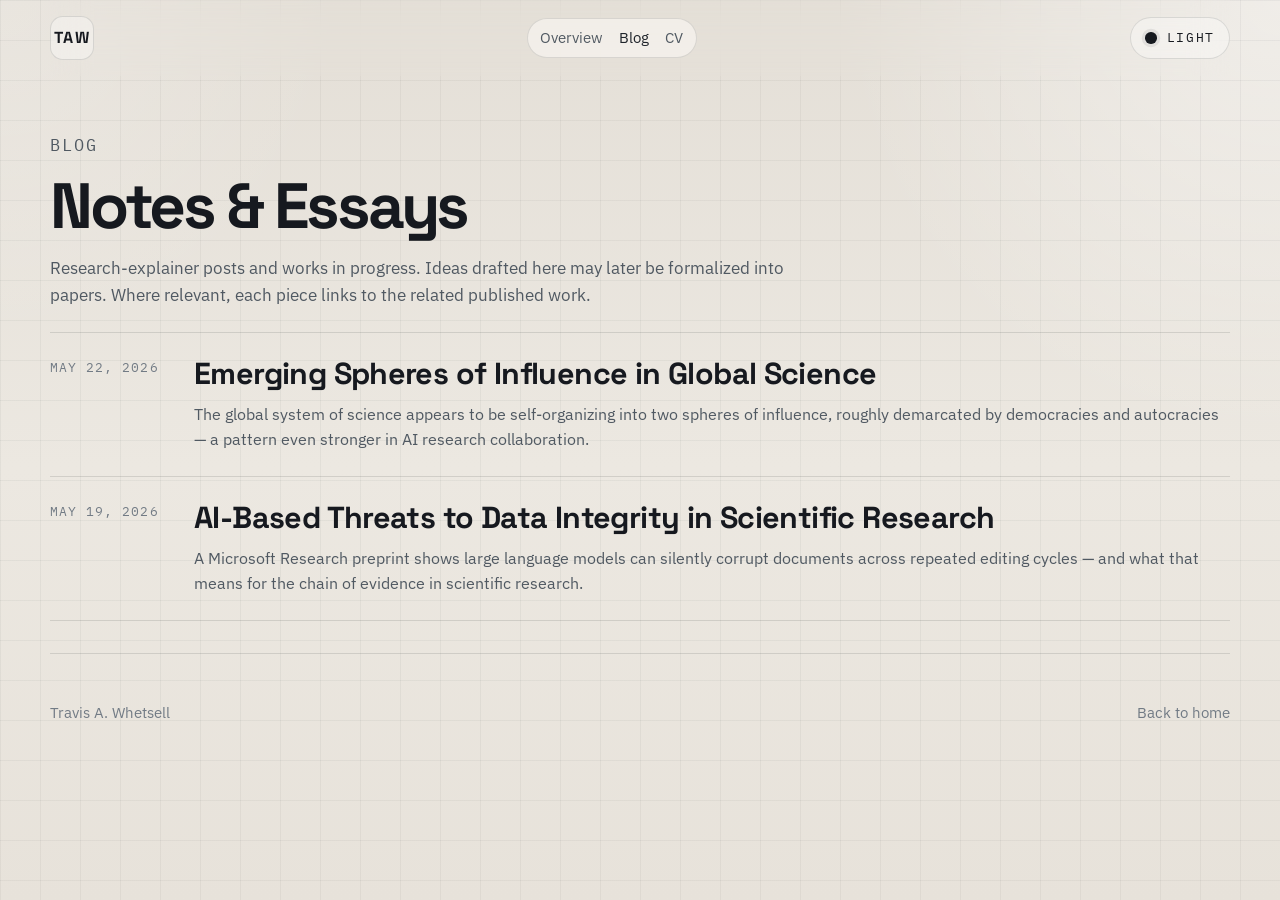
==== blog/index.html @ aeb36cd4 "Add blog, CV page, build script; update metrics" ====
<!doctype html>
<html lang="en" data-theme="light">
<head>
  <meta charset="utf-8">
  <meta name="viewport" content="width=device-width, initial-scale=1">
  <title>Blog — Travis A. Whetsell</title>
  <meta
    name="description"
    content="Essays and research notes by Travis A. Whetsell on public administration, science policy, and network analysis."
  >
  <script>
    (() => {
      try {
        const savedTheme = localStorage.getItem("theme");
        const theme = savedTheme === "dark" ? "dark" : "light";
        document.documentElement.dataset.theme = theme;
      } catch {
        document.documentElement.dataset.theme = "light";
      }
    })();
  </script>
  <meta name="theme-color" content="#ece8e1">
  <link rel="preconnect" href="https://fonts.googleapis.com">
  <link rel="preconnect" href="https://fonts.gstatic.com" crossorigin>
  <link
    href="https://fonts.googleapis.com/css2?family=IBM+Plex+Mono:wght@400;500&amp;family=IBM+Plex+Sans:wght@400;500;600&amp;family=Space+Grotesk:wght@500;700&amp;display=swap"
    rel="stylesheet"
  >
  <link rel="stylesheet" href="../styles.css">
</head>
<body>
  <div class="page-shell">
    <header class="site-header">
      <a class="site-mark" href="../index.html#top" aria-label="Go to home">TAW</a>
      <nav class="site-nav" aria-label="Primary">
        <a href="../index.html">Overview</a>
        <a href="./" aria-current="page">Blog</a>
        <a href="../cv/">CV</a>
      </nav>
      <div class="header-actions">
        <button
          class="theme-toggle"
          id="theme-toggle"
          type="button"
          role="switch"
          aria-checked="true"
          aria-label="Switch to dark mode"
        >
          <span class="theme-toggle-indicator" aria-hidden="true"></span>
          <span class="theme-toggle-label" id="theme-toggle-label">Light</span>
        </button>
      </div>
    </header>

    <main class="blog-main" id="top">
      <section class="blog-intro">
        <p class="eyebrow">Blog</p>
        <h1>Notes &amp; Essays</h1>
        <p>
          Research-explainer posts and works in progress. Ideas drafted here may later be
          formalized into papers. Where relevant, each piece links to the related published work.
        </p>
      </section>

      <ul class="post-list">
        <!-- POSTS:START (auto-generated by build.py — do not edit by hand) -->
        <li class="post-list-item">
          <a class="post-link" href="spheres-of-influence.html">
            <time class="post-date" datetime="2026-05-22">May 22, 2026</time>
            <div>
              <h2 class="post-list-title">Emerging Spheres of Influence in Global Science</h2>
              <p class="post-excerpt">
                The global system of science appears to be self-organizing into two spheres of influence, roughly demarcated by democracies and autocracies — a pattern even stronger in AI research collaboration.
              </p>
            </div>
          </a>
        </li>
        <li class="post-list-item">
          <a class="post-link" href="ai-data-integrity.html">
            <time class="post-date" datetime="2026-05-19">May 19, 2026</time>
            <div>
              <h2 class="post-list-title">AI-Based Threats to Data Integrity in Scientific Research</h2>
              <p class="post-excerpt">
                A Microsoft Research preprint shows large language models can silently corrupt documents across repeated editing cycles — and what that means for the chain of evidence in scientific research.
              </p>
            </div>
          </a>
        </li>
        <!-- POSTS:END -->
      </ul>
    </main>

    <footer class="site-footer">
      <p>Travis A. Whetsell</p>
      <p><a href="../index.html#top">Back to home</a></p>
    </footer>
  </div>
  <script>
    (() => {
      const root = document.documentElement;
      const toggle = document.getElementById("theme-toggle");
      const toggleLabel = document.getElementById("theme-toggle-label");
      const themeColor = document.querySelector('meta[name="theme-color"]');
      const themeColors = {
        dark: "#0b0d10",
        light: "#ece8e1"
      };

      function getTheme() {
        return root.dataset.theme === "light" ? "light" : "dark";
      }

      function applyTheme(theme) {
        root.dataset.theme = theme;

        if (toggle) {
          const isLight = theme === "light";
          toggle.setAttribute("aria-checked", String(isLight));
          toggle.setAttribute(
            "aria-label",
            isLight ? "Switch to dark mode" : "Switch to light mode"
          );
        }

        if (toggleLabel) {
          toggleLabel.textContent = theme === "light" ? "Light" : "Dark";
        }

        if (themeColor) {
          themeColor.setAttribute("content", themeColors[theme]);
        }
      }

      applyTheme(getTheme());

      toggle?.addEventListener("click", () => {
        const nextTheme = getTheme() === "dark" ? "light" : "dark";
        applyTheme(nextTheme);

        try {
          localStorage.setItem("theme", nextTheme);
        } catch {
          // Ignore storage failures and keep the in-memory theme.
        }
      });
    })();
  </script>
</body>
</html>
---- styles.css ----
:root {
  color-scheme: dark;
  --bg-canvas: #0b0d10;
  --bg-elevated: rgba(20, 22, 25, 0.82);
  --bg-muted: rgba(26, 29, 33, 0.72);
  --bg-strong: #14171b;
  --bg-start: #060708;
  --bg-mid: #0b0d10;
  --bg-end: #090a0c;
  --bg-radial-strong: rgba(255, 255, 255, 0.07);
  --bg-radial-soft: rgba(255, 255, 255, 0.035);
  --grid-line: rgba(255, 255, 255, 0.03);
  --fg-default: #eceff3;
  --fg-muted: #a5adb8;
  --fg-subtle: #7f8791;
  --border-default: rgba(236, 239, 243, 0.12);
  --border-strong: rgba(236, 239, 243, 0.22);
  --accent: #d3d8df;
  --accent-soft: rgba(211, 216, 223, 0.12);
  --surface-top: rgba(255, 255, 255, 0.04);
  --surface-bottom: rgba(255, 255, 255, 0.015);
  --panel-top: rgba(17, 22, 29, 0.88);
  --panel-bottom: rgba(13, 17, 23, 0.92);
  --nav-bg: rgba(11, 13, 16, 0.76);
  --mark-bg: rgba(255, 255, 255, 0.03);
  --code-bg: rgba(255, 255, 255, 0.04);
  --button-ghost-bg: rgba(255, 255, 255, 0.03);
  --button-primary-border: rgba(236, 239, 243, 0.18);
  --button-primary-top: rgba(255, 255, 255, 0.09);
  --button-primary-bottom: rgba(255, 255, 255, 0.04);
  --hero-glow: rgba(255, 255, 255, 0.08);
  --portrait-frame-top: rgba(255, 255, 255, 0.08);
  --portrait-frame-bottom: rgba(255, 255, 255, 0.01);
  --portrait-overlay-top: rgba(6, 8, 11, 0.05);
  --portrait-overlay-mid: rgba(6, 8, 11, 0.28);
  --portrait-overlay-bottom: rgba(6, 8, 11, 0.55);
  --toggle-bg: rgba(255, 255, 255, 0.03);
  --toggle-indicator: #eceff3;
  --success: #3fb950;
  --shadow-soft: 0 24px 80px rgba(0, 0, 0, 0.45);
  --font-display: "Space Grotesk", sans-serif;
  --font-body: "IBM Plex Sans", sans-serif;
  --font-mono: "IBM Plex Mono", monospace;
  --page-width: 1180px;
  --content-width: 76ch;
}

html[data-theme="light"] {
  color-scheme: light;
  --bg-canvas: #ece8e1;
  --bg-elevated: rgba(244, 241, 235, 0.9);
  --bg-muted: rgba(232, 226, 217, 0.82);
  --bg-strong: #ddd7cd;
  --bg-start: #e4dfd7;
  --bg-mid: #ece8e1;
  --bg-end: #e7e2da;
  --bg-radial-strong: rgba(255, 255, 255, 0.44);
  --bg-radial-soft: rgba(255, 255, 255, 0.2);
  --grid-line: rgba(23, 26, 31, 0.045);
  --fg-default: #16191f;
  --fg-muted: #505962;
  --fg-subtle: #727b85;
  --border-default: rgba(22, 25, 31, 0.12);
  --border-strong: rgba(22, 25, 31, 0.2);
  --accent: #1f242b;
  --accent-soft: rgba(31, 36, 43, 0.08);
  --surface-top: rgba(255, 255, 255, 0.52);
  --surface-bottom: rgba(255, 255, 255, 0.22);
  --panel-top: rgba(247, 243, 237, 0.92);
  --panel-bottom: rgba(239, 234, 225, 0.96);
  --nav-bg: rgba(247, 243, 237, 0.78);
  --mark-bg: rgba(255, 255, 255, 0.34);
  --code-bg: rgba(22, 25, 31, 0.05);
  --button-ghost-bg: rgba(255, 255, 255, 0.28);
  --button-primary-border: rgba(22, 25, 31, 0.16);
  --button-primary-top: rgba(22, 25, 31, 0.08);
  --button-primary-bottom: rgba(22, 25, 31, 0.03);
  --hero-glow: rgba(255, 255, 255, 0.22);
  --portrait-frame-top: rgba(255, 255, 255, 0.38);
  --portrait-frame-bottom: rgba(255, 255, 255, 0.16);
  --portrait-overlay-top: rgba(245, 241, 235, 0.02);
  --portrait-overlay-mid: rgba(230, 224, 214, 0.06);
  --portrait-overlay-bottom: rgba(216, 209, 198, 0.16);
  --toggle-bg: rgba(255, 255, 255, 0.34);
  --toggle-indicator: #16191f;
  --shadow-soft: 0 20px 52px rgba(20, 24, 29, 0.08);
}

*,
*::before,
*::after {
  box-sizing: border-box;
}

html {
  scroll-behavior: smooth;
}

body {
  margin: 0;
  min-height: 100vh;
  font-family: var(--font-body);
  color: var(--fg-default);
  background:
    radial-gradient(circle at top right, var(--bg-radial-strong), transparent 28%),
    radial-gradient(circle at top left, var(--bg-radial-soft), transparent 22%),
    linear-gradient(180deg, var(--bg-start) 0%, var(--bg-mid) 52%, var(--bg-end) 100%);
  line-height: 1.6;
}

body::before {
  content: "";
  position: fixed;
  inset: 0;
  background-image:
    linear-gradient(var(--grid-line) 1px, transparent 1px),
    linear-gradient(90deg, var(--grid-line) 1px, transparent 1px);
  background-size: 40px 40px;
  pointer-events: none;
}

a {
  color: inherit;
  text-decoration: none;
}

code {
  padding: 0.12rem 0.35rem;
  border: 1px solid var(--border-default);
  border-radius: 0.45rem;
  background: var(--code-bg);
  font-family: var(--font-mono);
  font-size: 0.92em;
}

a:focus-visible,
button:focus-visible {
  outline: 2px solid var(--accent);
  outline-offset: 4px;
}

.page-shell {
  position: relative;
  width: min(calc(100% - 2rem), var(--page-width));
  margin: 0 auto;
  padding-bottom: 3rem;
}

.site-header {
  position: sticky;
  top: 0;
  z-index: 10;
  display: flex;
  align-items: center;
  justify-content: space-between;
  gap: 1rem;
  padding: 1rem 0;
  backdrop-filter: blur(18px);
}

.site-mark {
  display: inline-flex;
  align-items: center;
  justify-content: center;
  width: 2.75rem;
  height: 2.75rem;
  border: 1px solid var(--border-default);
  border-radius: 0.8rem;
  background: var(--mark-bg);
  font-family: var(--font-display);
  font-weight: 700;
  letter-spacing: 0.08em;
}

.site-nav {
  display: flex;
  gap: 1rem;
  align-items: center;
  padding: 0.45rem 0.8rem;
  border: 1px solid var(--border-default);
  border-radius: 999px;
  background: var(--nav-bg);
}

.site-nav a {
  color: var(--fg-muted);
  font-size: 0.92rem;
}

.site-nav a:hover {
  color: var(--fg-default);
}

/* The active page in the top nav. */
.site-nav a[aria-current="page"] {
  color: var(--accent);
}

.header-actions {
  display: flex;
  align-items: center;
  gap: 0.75rem;
}

.theme-toggle {
  display: inline-flex;
  align-items: center;
  gap: 0.65rem;
  min-height: 2.6rem;
  padding: 0.45rem 0.9rem;
  border: 1px solid var(--border-default);
  border-radius: 999px;
  background: var(--toggle-bg);
  color: var(--fg-default);
  font: inherit;
  cursor: pointer;
  transition: transform 160ms ease, border-color 160ms ease, background-color 160ms ease;
}

.theme-toggle:hover {
  transform: translateY(-1px);
  border-color: var(--border-strong);
}

.theme-toggle-indicator {
  display: inline-block;
  width: 0.72rem;
  height: 0.72rem;
  border-radius: 50%;
  background: var(--toggle-indicator);
  box-shadow: 0 0 0 0.2rem var(--accent-soft);
  flex-shrink: 0;
}

.theme-toggle-label {
  font-family: var(--font-mono);
  font-size: 0.8rem;
  letter-spacing: 0.12em;
  text-transform: uppercase;
}

.hero {
  padding: 3rem 0 1rem;
}

.eyebrow,
.kicker,
.panel-tag,
.panel-code,
.card-code,
.band-label,
.section-label span,
.list-heading p,
.impact-year {
  font-family: var(--font-mono);
  text-transform: uppercase;
  letter-spacing: 0.12em;
}

.eyebrow {
  margin: 0 0 1rem;
  color: var(--fg-subtle);
  font-size: 0.78rem;
}

.hero-grid {
  display: grid;
  grid-template-columns: minmax(0, 1.8fr) minmax(300px, 0.9fr);
  gap: 1.5rem;
  align-items: start;
}

.hero-copy,
.hero-panel,
.note-card,
.theme-card,
.surface-card,
.cta-panel {
  border: 1px solid var(--border-default);
  background: linear-gradient(180deg, var(--surface-top), var(--surface-bottom));
  box-shadow: var(--shadow-soft);
}

.hero-copy {
  position: relative;
  overflow: hidden;
  display: flex;
  flex-direction: column;
  padding: 2rem;
  border-radius: 1.5rem;
}

.hero-copy::after {
  content: "";
  position: absolute;
  inset: auto -20% -20% auto;
  width: 16rem;
  height: 16rem;
  border-radius: 50%;
  background: radial-gradient(circle, var(--hero-glow), transparent 70%);
  pointer-events: none;
}

.kicker {
  margin: 0 0 0.8rem;
  color: var(--accent);
  font-size: 0.78rem;
}

h1,
h2,
h3,
.pub-title {
  margin: 0;
  line-height: 1.06;
}

h1 {
  max-width: 12ch;
  font-family: var(--font-display);
  font-size: clamp(3.2rem, 7vw, 6.4rem);
  letter-spacing: -0.05em;
}

.hero-title {
  margin: 1.25rem 0 0;
  max-width: 38rem;
  font-size: clamp(1.15rem, 2vw, 1.5rem);
  color: var(--fg-default);
}

.hero-lede,
.section-heading p,
.note-card p {
  max-width: var(--content-width);
  color: var(--fg-muted);
  font-size: 1.04rem;
}

.hero-lede {
  margin: 1.15rem 0 0;
}

.hero-actions {
  display: flex;
  flex-wrap: wrap;
  gap: 0.9rem;
  margin-top: 1.8rem;
}

.bio-summary {
  margin-top: 1.4rem;
  padding-top: 1.3rem;
  border-top: 1px solid var(--border-default);
}

.bio-summary p {
  margin: 0;
  max-width: 62ch;
  color: var(--fg-muted);
  font-size: 0.98rem;
}

.button {
  display: inline-flex;
  align-items: center;
  justify-content: center;
  gap: 0.5rem;
  min-height: 2.9rem;
  padding: 0.75rem 1.15rem;
  border-radius: 999px;
  border: 1px solid var(--border-default);
  font-weight: 500;
  transition: transform 160ms ease, border-color 160ms ease, background-color 160ms ease;
}

.button:hover {
  transform: translateY(-1px);
  border-color: var(--border-strong);
}

.button-small {
  min-height: 2.6rem;
  padding-inline: 0.95rem;
}

.button-primary {
  border-color: var(--button-primary-border);
  background: linear-gradient(180deg, var(--button-primary-top), var(--button-primary-bottom));
}

.button-secondary,
.button-ghost {
  background: var(--button-ghost-bg);
}

.hero-panel {
  display: flex;
  flex-direction: column;
  gap: 1.15rem;
  padding: 1.4rem;
  border-radius: 1.35rem;
  background: linear-gradient(180deg, var(--panel-top), var(--panel-bottom));
}

.panel-header {
  display: flex;
  justify-content: space-between;
  gap: 0.75rem;
  padding-bottom: 1rem;
  border-bottom: 1px solid var(--border-default);
}

.panel-tag {
  color: var(--accent);
  font-size: 0.78rem;
}

.panel-code {
  color: var(--fg-subtle);
  font-size: 0.78rem;
}

.portrait-frame {
  position: relative;
  overflow: hidden;
  aspect-ratio: 1 / 1;
  border: 1px solid var(--border-default);
  border-radius: 1rem;
  background:
    radial-gradient(circle at top, var(--portrait-frame-top), transparent 45%),
    linear-gradient(180deg, var(--surface-top), var(--portrait-frame-bottom));
}

.portrait-frame::after {
  content: "";
  position: absolute;
  inset: 0;
  background:
    linear-gradient(
      180deg,
      var(--portrait-overlay-top),
      var(--portrait-overlay-mid) 68%,
      var(--portrait-overlay-bottom)
    );
  pointer-events: none;
}

.hero-portrait {
  position: absolute;
  inset: 0;
  display: block;
  width: 100%;
  height: 100%;
  object-fit: cover;
}

html[data-theme="dark"] .hero-portrait-light {
  display: none;
}

html[data-theme="light"] .hero-portrait-dark {
  display: none;
}

.hero-facts {
  display: grid;
  gap: 1rem;
  margin: 0;
}

.hero-facts dt {
  margin-bottom: 0.2rem;
  color: var(--fg-subtle);
  font-size: 0.92rem;
}

.hero-facts dd {
  margin: 0;
  color: var(--fg-default);
  font-size: 1rem;
}

.fact-bullets {
  margin: 0;
  padding-left: 1.15rem;
  color: var(--fg-default);
}

.fact-bullets li + li {
  margin-top: 0.55rem;
}

.fact-degrees li + li {
  margin-top: 0.8rem;
}

.degree-name,
.degree-institution {
  display: block;
}

.degree-institution {
  margin-top: 0.12rem;
  padding-left: 0.75rem;
  color: var(--fg-muted);
  font-size: 0.96rem;
}

.hero-bands {
  display: grid;
  grid-template-columns: repeat(3, minmax(0, 1fr));
  gap: 0.85rem;
  margin-top: 1rem;
}

.hero-bands > div {
  display: flex;
  gap: 0.9rem;
  align-items: flex-start;
  min-height: 5.2rem;
  padding: 1rem 1.1rem;
  border: 1px solid var(--border-default);
  border-radius: 1rem;
  background: rgba(255, 255, 255, 0.025);
}

.band-label {
  color: var(--fg-subtle);
  font-size: 0.82rem;
}

.band-text {
  font-size: 0.96rem;
  color: var(--fg-default);
}

.section-shell {
  display: grid;
  grid-template-columns: 11rem minmax(0, 1fr);
  gap: 1.6rem;
  padding: 2.25rem 0 0;
}

.section-label {
  padding-top: 0.2rem;
  border-top: 1px solid var(--border-default);
}

.section-label span {
  display: block;
  color: var(--accent);
  font-size: 0.82rem;
}

.section-label p {
  margin: 0.4rem 0 0;
  color: var(--fg-muted);
}

.section-body {
  display: grid;
  gap: 1.4rem;
}

.section-body-wide {
  grid-template-columns: minmax(0, 1fr);
}

.section-heading {
  display: grid;
  gap: 0.9rem;
  padding-bottom: 0.4rem;
  border-bottom: 1px solid var(--border-default);
}

h2 {
  font-family: var(--font-display);
  font-size: clamp(2rem, 4vw, 3.4rem);
  letter-spacing: -0.04em;
}

.note-card,
.theme-card,
.surface-card {
  padding: 1.35rem;
  border-radius: 1.2rem;
}

.note-card p {
  margin: 0;
}

.note-card h3 {
  margin: 0.2rem 0 0;
  font-size: 1.35rem;
}

.note-card-text {
  margin-top: 0.55rem;
  color: var(--fg-muted);
}

.external-links {
  display: grid;
  grid-template-columns: repeat(2, minmax(0, 1fr));
  gap: 0.85rem;
  margin-top: 1.15rem;
}

.external-link {
  display: grid;
  gap: 0.3rem;
  padding: 0.95rem 1rem;
  border: 1px solid var(--border-default);
  border-radius: 0.95rem;
  background: var(--button-ghost-bg);
  transition: transform 160ms ease, border-color 160ms ease, background-color 160ms ease;
}

.external-link:hover {
  transform: translateY(-1px);
  border-color: var(--border-strong);
}

.external-link-label {
  color: var(--fg-default);
  font-weight: 500;
}

.external-link-url {
  color: var(--fg-subtle);
  font-family: var(--font-mono);
  font-size: 0.78rem;
  letter-spacing: 0.08em;
  text-transform: uppercase;
}

.card-grid,
.split-grid {
  display: grid;
  gap: 1rem;
}

.card-grid {
  grid-template-columns: repeat(3, minmax(0, 1fr));
}

.split-grid {
  grid-template-columns: repeat(2, minmax(0, 1fr));
}

.card-code {
  margin: 0 0 0.8rem;
  color: var(--fg-subtle);
  font-size: 0.76rem;
}

.theme-card h3,
.surface-card h3,
.impact-item h3,
.cta-panel h3,
.list-heading h3 {
  margin-bottom: 0.6rem;
  font-size: 1.15rem;
}

.impact-link {
  text-decoration: none;
}

.impact-link:hover {
  color: var(--accent);
}

.theme-card p:last-child,
.surface-card p:last-child,
.impact-item p,
.cta-panel p,
.list-heading p {
  margin: 0;
  color: var(--fg-muted);
}

.list-block {
  display: grid;
  gap: 1rem;
}

.list-heading h3 {
  font-size: 1.35rem;
}

.publication-list,
.plain-list {
  margin: 0;
  padding: 0;
  list-style: none;
}

.publication-list {
  display: grid;
  gap: 0.95rem;
}

.publication-list li {
  display: grid;
  grid-template-columns: 4.3rem minmax(0, 1fr);
  gap: 1rem;
  padding: 1rem 0;
  border-top: 1px solid var(--border-default);
}

.pub-year {
  color: var(--fg-subtle);
  font-family: var(--font-mono);
  font-size: 0.86rem;
}

.pub-title {
  font-size: 1.03rem;
  line-height: 1.35;
}

.pub-title-link {
  display: inline-block;
}

.pub-title-link:hover .pub-title {
  color: var(--accent);
}

.pub-meta {
  margin: 0.28rem 0 0;
  color: var(--fg-muted);
}

.plain-list {
  display: grid;
  gap: 0.85rem;
}

.plain-list li {
  padding-top: 0.85rem;
  border-top: 1px solid var(--border-default);
  color: var(--fg-default);
}

.metrics-panel {
  display: grid;
  gap: 1rem;
  padding: 1.35rem;
  border: 1px solid var(--border-default);
  border-radius: 1.2rem;
  background: linear-gradient(180deg, var(--surface-top), var(--surface-bottom));
  box-shadow: var(--shadow-soft);
}

.metrics-head {
  display: flex;
  align-items: flex-end;
  justify-content: space-between;
  gap: 1rem;
  padding-bottom: 1rem;
  border-bottom: 1px solid var(--border-default);
}

.metrics-head h3 {
  margin-top: 0.25rem;
  font-size: 1.15rem;
}

.metrics-grid {
  display: grid;
  grid-template-columns: repeat(3, minmax(0, 1fr));
  gap: 0.9rem;
}

.metric-card {
  padding: 1rem 1.05rem;
  border: 1px solid var(--border-default);
  border-radius: 1rem;
  background: var(--button-ghost-bg);
}

.metric-label {
  margin: 0;
  color: var(--fg-subtle);
  font-family: var(--font-mono);
  font-size: 0.74rem;
  letter-spacing: 0.12em;
  text-transform: uppercase;
}

.metric-value {
  margin: 0.4rem 0 0;
  font-family: var(--font-display);
  font-size: clamp(2rem, 4vw, 3rem);
  letter-spacing: -0.05em;
  line-height: 0.95;
}

.impact-list {
  display: grid;
  gap: 0.9rem;
}

.impact-item {
  display: grid;
  grid-template-columns: 8rem minmax(0, 1fr);
  gap: 1rem;
  padding: 1rem 0;
  border-top: 1px solid var(--border-default);
}

.impact-year {
  color: var(--accent);
  font-size: 0.76rem;
}

.cta-panel {
  display: flex;
  align-items: center;
  justify-content: space-between;
  gap: 1.4rem;
  padding: 1.35rem;
  border-radius: 1.2rem;
}

.site-footer {
  display: flex;
  justify-content: space-between;
  gap: 1rem;
  padding-top: 2rem;
  margin-top: 2rem;
  border-top: 1px solid var(--border-default);
  color: var(--fg-subtle);
  font-size: 0.92rem;
}

/* CV page */
.cv-main {
  padding-top: 1rem;
}

.cv-head {
  display: flex;
  align-items: flex-end;
  justify-content: space-between;
  gap: 1rem;
  padding: 2rem 0 1.2rem;
  margin-bottom: 1.4rem;
  border-bottom: 1px solid var(--border-default);
}

.cv-head h1 {
  font-family: var(--font-display);
  font-size: clamp(2rem, 4vw, 3.2rem);
  letter-spacing: -0.04em;
}

.cv-frame {
  width: 100%;
  height: calc(100vh - 230px);
  min-height: 560px;
  border: 1px solid var(--border-default);
  border-radius: 1rem;
  /* The CV PDF has a white page; keep it framed cleanly in dark mode too. */
  background: #fff;
}

.cv-fallback {
  margin: 0.85rem 0 0;
  color: var(--fg-subtle);
  font-size: 0.9rem;
}

.cv-fallback a {
  color: var(--accent);
  text-decoration: underline;
  text-underline-offset: 0.18em;
}

/* Blog */
.blog-main {
  padding-top: 1rem;
}

.blog-intro {
  display: grid;
  gap: 0.9rem;
  padding: 2.5rem 0 1.5rem;
  border-bottom: 1px solid var(--border-default);
}

.blog-intro h1 {
  max-width: 18ch;
  font-size: clamp(2.4rem, 5vw, 4rem);
}

.blog-intro p {
  margin: 0;
  max-width: var(--content-width);
  color: var(--fg-muted);
  font-size: 1.04rem;
}

.post-list {
  margin: 0;
  padding: 0;
  list-style: none;
  display: grid;
}

.post-list-item {
  border-bottom: 1px solid var(--border-default);
}

.post-link {
  display: grid;
  grid-template-columns: 8rem minmax(0, 1fr);
  gap: 1rem;
  padding: 1.5rem 0;
  transition: opacity 160ms ease;
}

.post-link:hover {
  opacity: 0.78;
}

.post-date {
  color: var(--fg-subtle);
  font-family: var(--font-mono);
  font-size: 0.82rem;
  letter-spacing: 0.08em;
  text-transform: uppercase;
}

.post-list-title {
  margin: 0;
  font-family: var(--font-display);
  font-size: clamp(1.35rem, 2.4vw, 1.9rem);
  letter-spacing: -0.02em;
  line-height: 1.15;
}

.post-list-item:hover .post-list-title {
  color: var(--accent);
}

.post-excerpt {
  margin: 0.6rem 0 0;
  color: var(--fg-muted);
  font-size: 0.98rem;
}

.post-tag {
  margin-top: 0.55rem;
  color: var(--fg-subtle);
  font-family: var(--font-mono);
  font-size: 0.72rem;
  letter-spacing: 0.12em;
  text-transform: uppercase;
}

/* Single post */
.article {
  width: min(100%, var(--content-width));
  margin: 0 auto;
  padding: 2.5rem 0 1rem;
}

.back-link {
  display: inline-flex;
  align-items: center;
  gap: 0.4rem;
  margin-bottom: 2rem;
  color: var(--fg-subtle);
  font-family: var(--font-mono);
  font-size: 0.78rem;
  letter-spacing: 0.1em;
  text-transform: uppercase;
}

.back-link:hover {
  color: var(--fg-default);
}

.article-header {
  display: grid;
  gap: 0.9rem;
  padding-bottom: 1.5rem;
  margin-bottom: 2rem;
  border-bottom: 1px solid var(--border-default);
}

.article-meta {
  display: flex;
  flex-wrap: wrap;
  gap: 0.75rem;
  color: var(--fg-subtle);
  font-family: var(--font-mono);
  font-size: 0.78rem;
  letter-spacing: 0.1em;
  text-transform: uppercase;
}

.article-header h1 {
  max-width: 24ch;
  font-size: clamp(2.2rem, 4.5vw, 3.4rem);
}

.article-subtitle {
  margin: 0;
  max-width: 40ch;
  color: var(--fg-muted);
  font-size: clamp(1.1rem, 2.2vw, 1.35rem);
}

.prose {
  color: var(--fg-default);
  font-size: 1.08rem;
  line-height: 1.7;
}

.prose > * + * {
  margin-top: 1.3rem;
}

.prose h2 {
  margin-top: 2.6rem;
  font-size: clamp(1.5rem, 3vw, 2rem);
}

.prose h3 {
  margin-top: 2rem;
  font-size: 1.3rem;
}

.prose a {
  color: var(--accent);
  text-decoration: underline;
  text-underline-offset: 0.18em;
  text-decoration-thickness: 1px;
}

.prose a:hover {
  text-decoration-thickness: 2px;
}

.prose ul,
.prose ol {
  padding-left: 1.4rem;
}

.prose li + li {
  margin-top: 0.5rem;
}

.post-figure {
  margin: 2.2rem 0;
}

.post-figure img {
  display: block;
  width: 100%;
  height: auto;
  border: 1px solid var(--border-default);
  border-radius: 0.9rem;
  /* The plots have white backgrounds; keep them legible in dark mode too. */
  background: #fff;
}

.post-figure figcaption {
  margin-top: 0.7rem;
  color: var(--fg-subtle);
  font-family: var(--font-mono);
  font-size: 0.76rem;
  line-height: 1.55;
  letter-spacing: 0.01em;
}

.post-figure figcaption a {
  color: var(--accent);
  text-decoration: underline;
  text-underline-offset: 0.18em;
}

.prose blockquote {
  margin: 1.6rem 0;
  padding: 0.4rem 0 0.4rem 1.3rem;
  border-left: 2px solid var(--border-strong);
  color: var(--fg-muted);
  font-style: italic;
}

.prose hr {
  margin: 2.4rem 0;
  border: 0;
  border-top: 1px solid var(--border-default);
}

.article-footer {
  margin-top: 3rem;
  padding-top: 1.5rem;
  border-top: 1px solid var(--border-default);
  color: var(--fg-muted);
  font-size: 0.96rem;
}

.article-footer a {
  color: var(--accent);
  text-decoration: underline;
  text-underline-offset: 0.18em;
}

@media (max-width: 980px) {
  .hero-grid,
  .card-grid,
  .split-grid,
  .external-links,
  .hero-bands,
  .metrics-grid,
  .section-shell {
    grid-template-columns: 1fr;
  }

  .section-label {
    padding-top: 0;
  }

  .impact-item,
  .publication-list li,
  .site-footer,
  .cta-panel,
  .post-link {
    grid-template-columns: 1fr;
    flex-direction: column;
    align-items: flex-start;
  }

  .post-link {
    gap: 0.4rem;
  }

  .impact-item {
    gap: 0.35rem;
  }

  .metrics-head {
    align-items: flex-start;
    flex-direction: column;
  }

  .site-header {
    flex-wrap: wrap;
  }

  .header-actions {
    margin-left: auto;
  }

  .site-nav {
    order: 3;
    width: 100%;
    justify-content: space-between;
  }
}

@media (max-width: 640px) {
  .page-shell {
    width: min(calc(100% - 1.2rem), var(--page-width));
  }

  .hero {
    padding-top: 2.1rem;
  }

  .hero-copy,
  .hero-panel,
  .note-card,
  .theme-card,
  .surface-card,
  .cta-panel {
    padding: 1.1rem;
    border-radius: 1rem;
  }

  .site-nav {
    flex-wrap: wrap;
    border-radius: 1rem;
  }

  .header-actions {
    width: 100%;
    justify-content: space-between;
  }

  .button,
  .button-small {
    width: 100%;
  }

  .hero-actions {
    width: 100%;
  }
}

@media (prefers-reduced-motion: reduce) {
  html {
    scroll-behavior: auto;
  }

  .button {
    transition: none;
  }
}
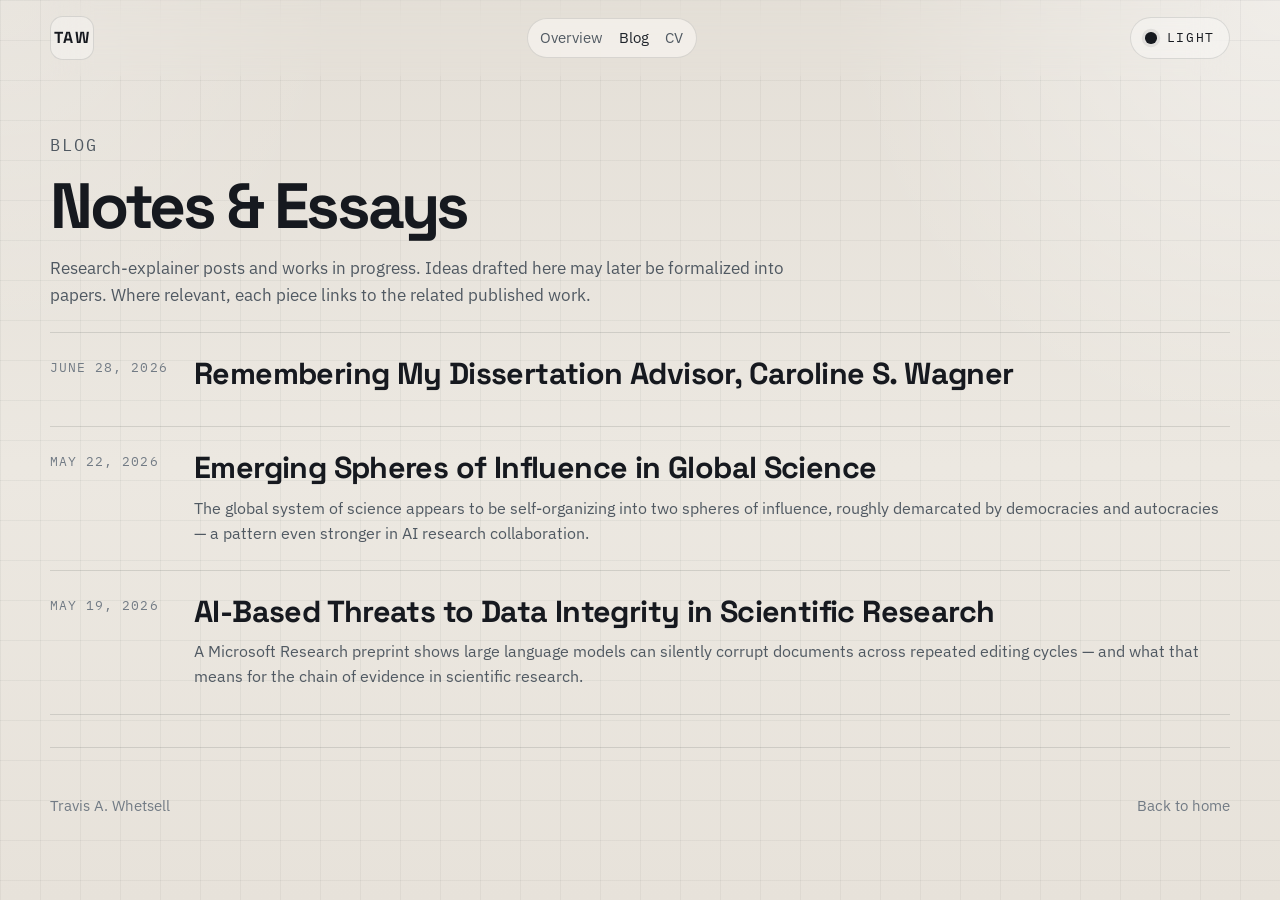
==== commit 63b48ffa: "Add Caroline Wagner tribute post; finalize blog" ====
--- a/blog/index.html
+++ b/blog/index.html
@@ -64,6 +64,17 @@
 
       <ul class="post-list">
         <!-- POSTS:START (auto-generated by build.py — do not edit by hand) -->
+        <li class="post-list-item">
+          <a class="post-link" href="remembering-caroline-wagner.html">
+            <time class="post-date" datetime="2026-06-28">June 28, 2026</time>
+            <div>
+              <h2 class="post-list-title">Remembering My Dissertation Advisor, Caroline S. Wagner</h2>
+              <p class="post-excerpt">
+                
+              </p>
+            </div>
+          </a>
+        </li>
         <li class="post-list-item">
           <a class="post-link" href="spheres-of-influence.html">
             <time class="post-date" datetime="2026-05-22">May 22, 2026</time>
--- a/styles.css
+++ b/styles.css
@@ -1100,6 +1100,42 @@
   border-top: 1px solid var(--border-default);
 }
 
+.footnote-ref {
+  font-size: 0.72em;
+  font-family: var(--font-mono);
+}
+
+.prose .footnote-ref a {
+  color: var(--accent);
+  text-decoration: none;
+}
+
+.footnotes-sep {
+  margin: 2.6rem 0 1.3rem;
+  border: 0;
+  border-top: 1px solid var(--border-default);
+}
+
+.footnotes {
+  font-size: 0.9rem;
+  color: var(--fg-muted);
+  line-height: 1.6;
+}
+
+.footnotes li {
+  margin-top: 0.55rem;
+}
+
+.footnotes li::marker {
+  color: var(--fg-subtle);
+}
+
+.prose .footnote-back {
+  margin-left: 0.35rem;
+  color: var(--accent);
+  text-decoration: none;
+}
+
 .article-footer {
   margin-top: 3rem;
   padding-top: 1.5rem;
